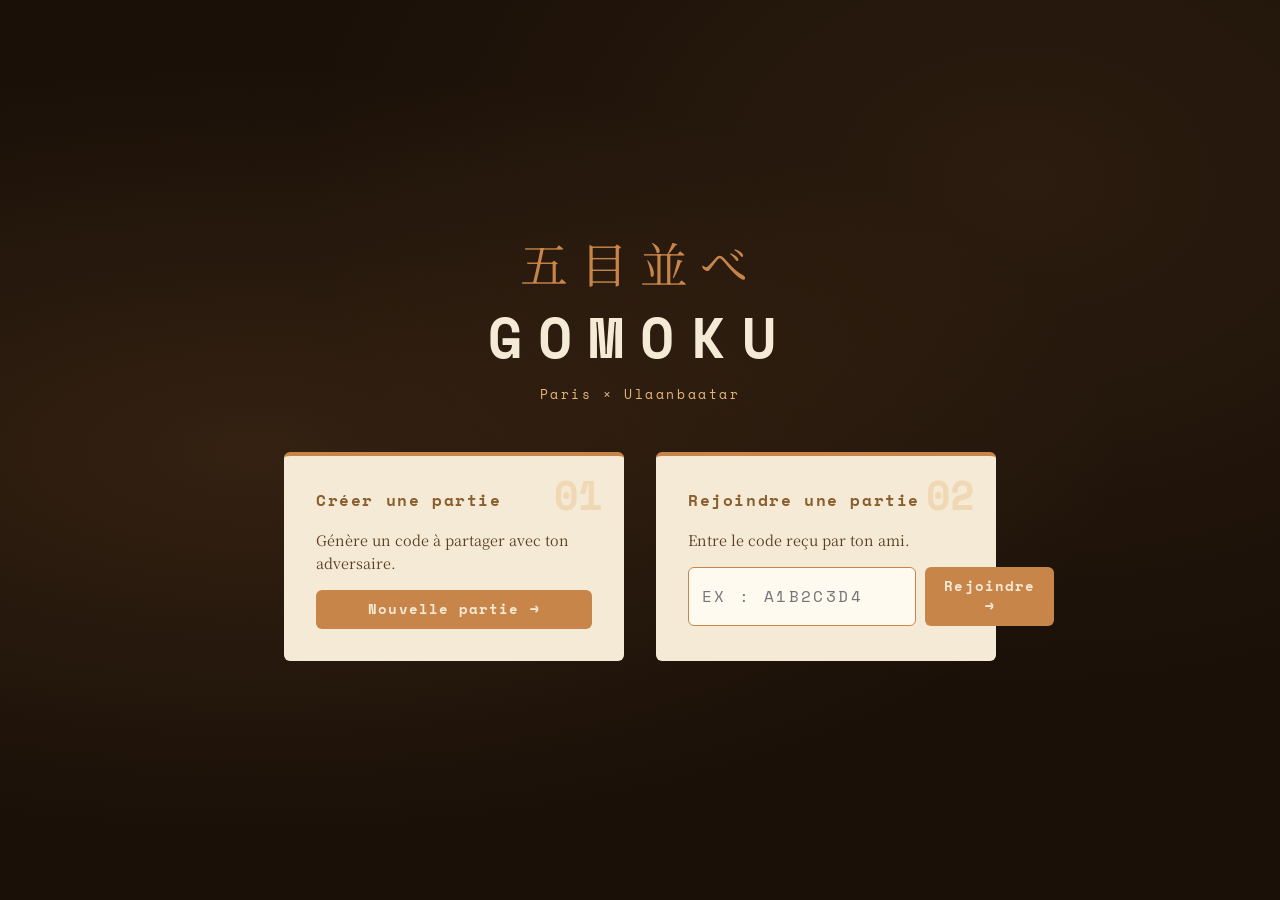
==== templates/index.html @ 2db7f158 "first commit" ====
<!DOCTYPE html>
<html lang="fr">
<head>
  <meta charset="UTF-8">
  <meta name="viewport" content="width=device-width, initial-scale=1.0">
  <title>Gomoku</title>
  <link rel="preconnect" href="https://fonts.googleapis.com">
  <link href="https://fonts.googleapis.com/css2?family=Noto+Serif+JP:wght@400;700&family=Space+Mono:wght@400;700&display=swap" rel="stylesheet">
  <link rel="stylesheet" href="/static/css/style.css">
</head>
<body>
  <div class="home-wrapper">
    <header class="home-header">
      <div class="logo-kanji">五目並べ</div>
      <h1>GOMOKU</h1>
      <p class="subtitle">Paris × Ulaanbaatar</p>
    </header>

    <div class="home-cards">
      <!-- Create game -->
      <div class="card">
        <div class="card-number">01</div>
        <h2>Créer une partie</h2>
        <p>Génère un code à partager avec ton adversaire.</p>
        <button id="btn-create" class="btn btn-primary">Nouvelle partie →</button>
        <div id="create-result" class="code-display hidden">
          <span class="label">Code à partager</span>
          <span id="game-code" class="code"></span>
          <button id="btn-copy" class="btn btn-ghost">Copier</button>
          <div class="waiting-msg">⏳ En attente de l'adversaire…</div>
        </div>
      </div>

      <!-- Join game -->
      <div class="card">
        <div class="card-number">02</div>
        <h2>Rejoindre une partie</h2>
        <p>Entre le code reçu par ton ami.</p>
        <div class="input-row">
          <input id="join-code" type="text" maxlength="8" placeholder="ex : A1B2C3D4" class="code-input" autocomplete="off">
          <button id="btn-join" class="btn btn-primary">Rejoindre →</button>
        </div>
        <div id="join-error" class="error-msg hidden"></div>
      </div>
    </div>
  </div>

  <script>
    let myPlayerId = null;
    let myGameId   = null;
    let es         = null;

    // ── Create ────────────────────────────────────────────────────────────────
    document.getElementById("btn-create").addEventListener("click", async () => {
      const res  = await fetch("/create", { method: "POST" });
      const data = await res.json();
      myPlayerId = data.player_id;
      myGameId   = data.game_id;

      document.getElementById("game-code").textContent = data.game_id;
      document.getElementById("create-result").classList.remove("hidden");
      document.getElementById("btn-create").disabled = true;

      // Listen for opponent joining
      es = new EventSource(`/stream/${myGameId}?player_id=${myPlayerId}`);
      es.addEventListener("player_joined", () => {
        es.close();
        window.location.href = `/game/${myGameId}?player_id=${myPlayerId}`;
      });
    });

    // ── Copy code ─────────────────────────────────────────────────────────────
    document.getElementById("btn-copy").addEventListener("click", () => {
      navigator.clipboard.writeText(document.getElementById("game-code").textContent);
      document.getElementById("btn-copy").textContent = "Copié ✓";
    });

    // ── Join ──────────────────────────────────────────────────────────────────
    document.getElementById("btn-join").addEventListener("click", async () => {
      const code = document.getElementById("join-code").value.trim().toUpperCase();
      const errEl = document.getElementById("join-error");
      errEl.classList.add("hidden");

      const res  = await fetch("/join", {
        method: "POST",
        headers: { "Content-Type": "application/json" },
        body: JSON.stringify({ game_id: code }),
      });
      const data = await res.json();

      if (!res.ok) {
        errEl.textContent = data.error || "Erreur inconnue";
        errEl.classList.remove("hidden");
        return;
      }

      myPlayerId = data.player_id;
      myGameId   = data.game_id;
      window.location.href = `/game/${myGameId}?player_id=${myPlayerId}`;
    });

    // Allow Enter key in join input
    document.getElementById("join-code").addEventListener("keydown", e => {
      if (e.key === "Enter") document.getElementById("btn-join").click();
    });
  </script>
</body>
</html>
---- static/css/style.css ----
/* ── Reset & Base ────────────────────────────────────────────────────────── */
*, *::before, *::after { box-sizing: border-box; margin: 0; padding: 0; }

:root {
  --wood:       #c8854a;
  --wood-dark:  #8b5e2e;
  --wood-light: #e8b87a;
  --ink:        #1a1008;
  --paper:      #f5ead6;
  --paper-dark: #e8d5b0;
  --stone-b:    #1a1008;
  --stone-w:    #f0ece0;
  --accent:     #c0392b;
  --grid:       rgba(60,30,5,0.55);
  --sidebar-w:  220px;
  --radius:     6px;
  --mono: 'Space Mono', monospace;
  --serif: 'Noto Serif JP', serif;
}

body {
  font-family: var(--serif);
  background: var(--ink);
  color: var(--ink);
  min-height: 100vh;
  overflow: hidden;
}

/* ── Home ───────────────────────────────────────────────────────────────── */
.home-wrapper {
  min-height: 100vh;
  display: flex;
  flex-direction: column;
  align-items: center;
  justify-content: center;
  padding: 2rem;
  background:
    radial-gradient(ellipse at 20% 50%, rgba(200,133,74,0.15) 0%, transparent 60%),
    radial-gradient(ellipse at 80% 20%, rgba(200,133,74,0.1) 0%, transparent 50%),
    var(--ink);
  overflow: auto;
}

.home-header {
  text-align: center;
  margin-bottom: 3rem;
}

.logo-kanji {
  font-family: var(--serif);
  font-size: 3rem;
  color: var(--wood);
  letter-spacing: .25em;
  line-height: 1;
  margin-bottom: .5rem;
}
.logo-kanji.small { font-size: 1.4rem; margin-bottom: 0; }

.home-header h1 {
  font-family: var(--mono);
  font-size: 3.5rem;
  font-weight: 700;
  color: var(--paper);
  letter-spacing: .3em;
}

.subtitle {
  font-family: var(--mono);
  font-size: .8rem;
  color: var(--wood-light);
  letter-spacing: .2em;
  margin-top: .4rem;
}

.home-cards {
  display: flex;
  gap: 2rem;
  flex-wrap: wrap;
  justify-content: center;
  max-width: 780px;
  width: 100%;
}

.card {
  background: var(--paper);
  border-radius: var(--radius);
  padding: 2rem;
  width: 340px;
  border-top: 4px solid var(--wood);
  display: flex;
  flex-direction: column;
  gap: 1rem;
  position: relative;
}

.card-number {
  font-family: var(--mono);
  font-size: 2.5rem;
  font-weight: 700;
  color: var(--wood-light);
  line-height: 1;
  position: absolute;
  top: 1.2rem;
  right: 1.4rem;
  opacity: .35;
}

.card h2 {
  font-family: var(--mono);
  font-size: 1rem;
  font-weight: 700;
  color: var(--wood-dark);
  letter-spacing: .1em;
}

.card p {
  font-size: .9rem;
  color: #5a3e22;
  line-height: 1.6;
}

/* ── Buttons ─────────────────────────────────────────────────────────────── */
.btn {
  font-family: var(--mono);
  font-size: .85rem;
  font-weight: 700;
  padding: .6rem 1.2rem;
  border: none;
  border-radius: var(--radius);
  cursor: pointer;
  letter-spacing: .08em;
  transition: opacity .15s, transform .1s;
}
.btn:hover  { opacity: .88; }
.btn:active { transform: scale(.97); }
.btn:disabled { opacity: .4; cursor: not-allowed; }

.btn-primary { background: var(--wood); color: var(--paper); }
.btn-ghost   { background: transparent; color: var(--wood-dark); border: 1.5px solid var(--wood); }
.btn-danger  { background: var(--accent); color: #fff; }

/* ── Inputs ──────────────────────────────────────────────────────────────── */
.input-row { display: flex; gap: .6rem; }

.code-input {
  flex: 1;
  font-family: var(--mono);
  font-size: 1rem;
  padding: .55rem .8rem;
  border: 1.5px solid var(--wood);
  border-radius: var(--radius);
  background: #fffaf0;
  color: var(--ink);
  text-transform: uppercase;
  letter-spacing: .15em;
  outline: none;
}
.code-input:focus { border-color: var(--wood-dark); }

/* ── Code display ────────────────────────────────────────────────────────── */
.code-display {
  background: var(--paper-dark);
  border-radius: var(--radius);
  padding: 1rem;
  display: flex;
  flex-direction: column;
  gap: .5rem;
}
.code-display.hidden { display: none; }

.label { font-size: .72rem; color: var(--wood-dark); letter-spacing: .1em; text-transform: uppercase; }

.code {
  font-family: var(--mono);
  font-size: 1.6rem;
  font-weight: 700;
  letter-spacing: .3em;
  color: var(--ink);
}

.waiting-msg {
  font-size: .8rem;
  color: var(--wood-dark);
  font-style: italic;
}

.error-msg { color: var(--accent); font-size: .85rem; }
.error-msg.hidden { display: none; }

.hidden { display: none !important; }

/* ── Game layout ─────────────────────────────────────────────────────────── */
.game-layout {
  display: flex;
  height: 100vh;
  overflow: hidden;
}

/* ── Sidebar ─────────────────────────────────────────────────────────────── */
.sidebar {
  width: var(--sidebar-w);
  background: var(--ink);
  border-right: 1px solid rgba(200,133,74,.25);
  padding: 1.4rem 1rem;
  display: flex;
  flex-direction: column;
  gap: 1rem;
  overflow-y: auto;
  flex-shrink: 0;
}

.game-title {
  font-family: var(--mono);
  font-size: 1.3rem;
  font-weight: 700;
  color: var(--paper);
  letter-spacing: .25em;
}

.game-code-label {
  font-size: .72rem;
  color: var(--wood-light);
  letter-spacing: .05em;
}
.mono { font-family: var(--mono); }

.player-info {
  display: flex;
  align-items: center;
  gap: .7rem;
  background: rgba(255,255,255,.04);
  border-radius: var(--radius);
  padding: .6rem .8rem;
}

.stone-icon {
  width: 22px; height: 22px;
  border-radius: 50%;
  background: var(--stone-b);
  border: 1.5px solid rgba(255,255,255,.15);
  flex-shrink: 0;
}
.stone-icon.white-stone { background: var(--stone-w); }

.player-label { font-size: .7rem; color: var(--wood-light); letter-spacing: .08em; }

.status-box {
  background: rgba(200,133,74,.12);
  border: 1px solid rgba(200,133,74,.3);
  border-radius: var(--radius);
  padding: .7rem .9rem;
  font-size: .8rem;
  color: var(--wood-light);
  line-height: 1.5;
  font-family: var(--mono);
}

.moves-title {
  font-size: .7rem;
  text-transform: uppercase;
  letter-spacing: .12em;
  color: var(--wood);
  border-bottom: 1px solid rgba(200,133,74,.25);
  padding-bottom: .3rem;
}

.moves-list {
  list-style: none;
  padding: 0;
  display: flex;
  flex-direction: column;
  gap: .15rem;
  overflow-y: auto;
  max-height: 200px;
  flex-grow: 1;
}

.moves-list li {
  font-family: var(--mono);
  font-size: .72rem;
  color: rgba(245,234,214,.55);
  padding: .15rem 0;
  border-bottom: 1px solid rgba(255,255,255,.04);
}

/* ── Board area ──────────────────────────────────────────────────────────── */
.board-area {
  flex: 1;
  display: flex;
  align-items: center;
  justify-content: center;
  background:
    radial-gradient(ellipse at center, rgba(200,133,74,.08) 0%, transparent 70%),
    var(--ink);
  position: relative;
}

#board-canvas {
  cursor: crosshair;
  border-radius: 4px;
  box-shadow: 0 0 60px rgba(200,133,74,.2), 0 0 120px rgba(0,0,0,.8);
}

/* ── End-game overlay ────────────────────────────────────────────────────── */
.overlay {
  position: absolute;
  inset: 0;
  background: rgba(10,5,2,.82);
  display: flex;
  align-items: center;
  justify-content: center;
  backdrop-filter: blur(4px);
}
.overlay.hidden { display: none; }

.overlay-content {
  background: var(--paper);
  border-radius: var(--radius);
  padding: 2.5rem 3rem;
  text-align: center;
  display: flex;
  flex-direction: column;
  gap: 1.2rem;
  border-top: 4px solid var(--wood);
}

#overlay-title {
  font-family: var(--mono);
  font-size: 1.5rem;
  font-weight: 700;
  color: var(--ink);
  letter-spacing: .1em;
}

/* ── Responsive (mobile fallback) ───────────────────────────────────────── */
@media (max-width: 640px) {
  .game-layout { flex-direction: column; }
  .sidebar {
    width: 100%;
    height: auto;
    flex-direction: row;
    flex-wrap: wrap;
    border-right: none;
    border-bottom: 1px solid rgba(200,133,74,.25);
    padding: .8rem;
  }
  .game-title, .logo-kanji.small, .moves-title, .moves-list { display: none; }
  .board-area { flex: 1; }
}
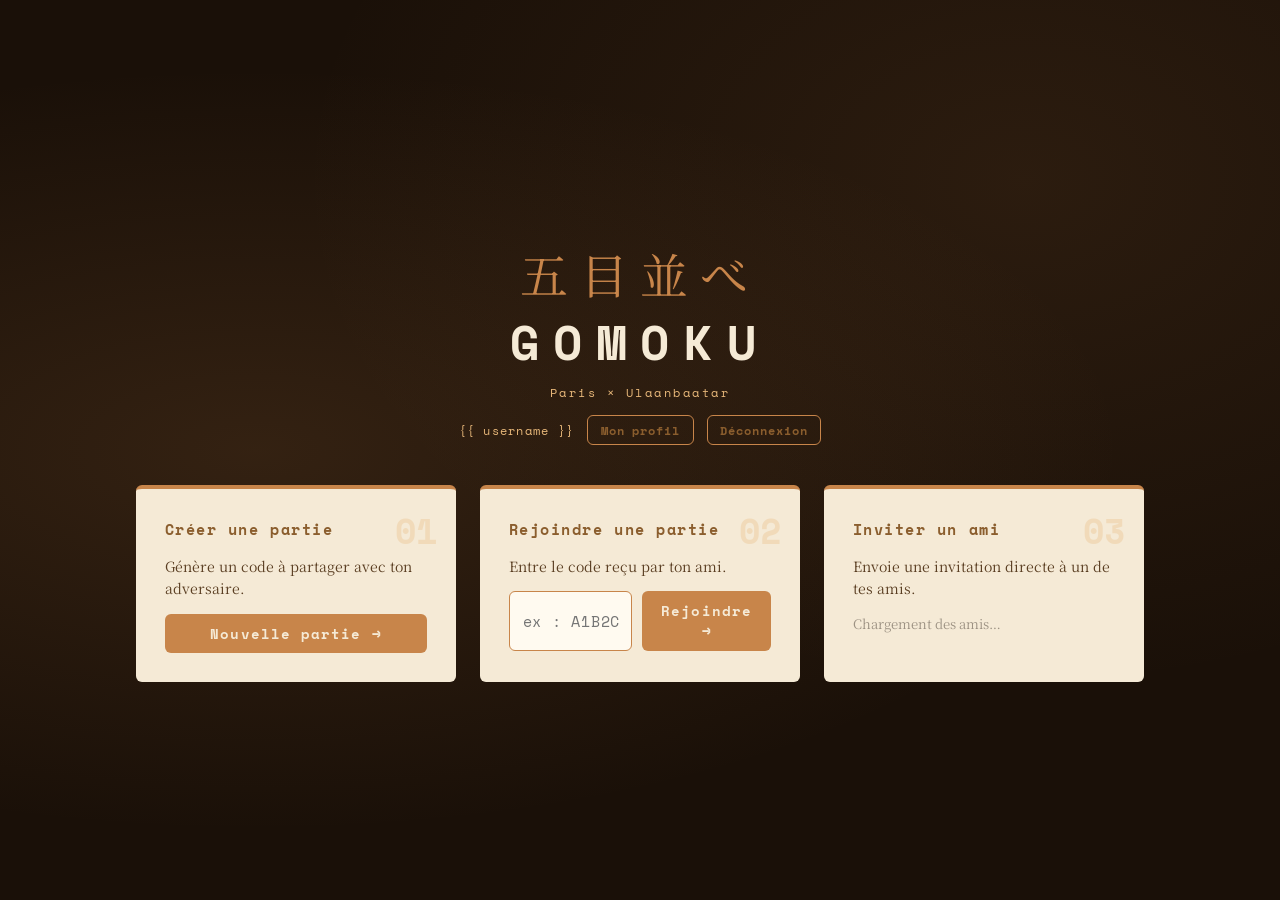
==== commit fc9d97e4: "v2: auth, profils, amis, invitations, rejouer" ====
--- a/templates/index.html
+++ b/templates/index.html
@@ -9,14 +9,30 @@
   <link rel="stylesheet" href="/static/css/style.css">
 </head>
 <body>
+
+  <!-- Invitation banner (hidden by default) -->
+  <div id="invite-banner" class="invite-banner hidden">
+    <span id="invite-text"></span>
+    <div class="invite-actions">
+      <button class="btn btn-primary btn-sm" onclick="respondInvite(true)">Accepter</button>
+      <button class="btn btn-ghost btn-sm" onclick="respondInvite(false)">Refuser</button>
+    </div>
+  </div>
+
   <div class="home-wrapper">
     <header class="home-header">
       <div class="logo-kanji">五目並べ</div>
       <h1>GOMOKU</h1>
       <p class="subtitle">Paris × Ulaanbaatar</p>
+      <div class="header-nav">
+        <span class="nav-username">{{ username }}</span>
+        <a href="/profile" class="btn btn-ghost btn-sm">Mon profil</a>
+        <button class="btn btn-ghost btn-sm" onclick="doLogout()">Déconnexion</button>
+      </div>
     </header>
 
     <div class="home-cards">
+
       <!-- Create game -->
       <div class="card">
         <div class="card-number">01</div>
@@ -37,18 +53,38 @@
         <h2>Rejoindre une partie</h2>
         <p>Entre le code reçu par ton ami.</p>
         <div class="input-row">
-          <input id="join-code" type="text" maxlength="8" placeholder="ex : A1B2C3D4" class="code-input" autocomplete="off">
+          <input id="join-code" type="text" maxlength="8" placeholder="ex : A1B2C3D4"
+                 class="code-input" autocomplete="off">
           <button id="btn-join" class="btn btn-primary">Rejoindre →</button>
         </div>
         <div id="join-error" class="error-msg hidden"></div>
       </div>
+
+      <!-- Invite a friend -->
+      <div class="card" id="card-invite">
+        <div class="card-number">03</div>
+        <h2>Inviter un ami</h2>
+        <p>Envoie une invitation directe à un de tes amis.</p>
+        <div id="friends-list-invite">
+          <div class="loading-msg">Chargement des amis…</div>
+        </div>
+      </div>
+
     </div>
   </div>
 
   <script>
-    let myPlayerId = null;
-    let myGameId   = null;
-    let es         = null;
+    let myPlayerId    = null;
+    let myGameId      = null;
+    let pollInterval  = null;
+    let invPollInterval = null;
+    let pendingInvId  = null;
+
+    // ── Logout ────────────────────────────────────────────────────────────────
+    async function doLogout() {
+      await fetch("/logout", { method: "POST" });
+      window.location.href = "/login";
+    }
 
     // ── Create ────────────────────────────────────────────────────────────────
     document.getElementById("btn-create").addEventListener("click", async () => {
@@ -61,15 +97,16 @@
       document.getElementById("create-result").classList.remove("hidden");
       document.getElementById("btn-create").disabled = true;
 
-      // Listen for opponent joining
-      es = new EventSource(`/stream/${myGameId}?player_id=${myPlayerId}`);
-      es.addEventListener("player_joined", () => {
-        es.close();
-        window.location.href = `/game/${myGameId}?player_id=${myPlayerId}`;
-      });
-    });
-
-    // ── Copy code ─────────────────────────────────────────────────────────────
+      pollInterval = setInterval(async () => {
+        const r2   = await fetch(`/state/${myGameId}?player_id=${myPlayerId}`);
+        const st   = await r2.json();
+        if (st.opponent_joined) {
+          clearInterval(pollInterval);
+          window.location.href = `/game/${myGameId}?player_id=${myPlayerId}`;
+        }
+      }, 2000);
+    });
+
     document.getElementById("btn-copy").addEventListener("click", () => {
       navigator.clipboard.writeText(document.getElementById("game-code").textContent);
       document.getElementById("btn-copy").textContent = "Copié ✓";
@@ -87,22 +124,108 @@
         body: JSON.stringify({ game_id: code }),
       });
       const data = await res.json();
-
-      if (!res.ok) {
-        errEl.textContent = data.error || "Erreur inconnue";
-        errEl.classList.remove("hidden");
+      if (!res.ok) { errEl.textContent = data.error; errEl.classList.remove("hidden"); return; }
+      window.location.href = `/game/${data.game_id}?player_id=${data.player_id}`;
+    });
+
+    document.getElementById("join-code").addEventListener("keydown", e => {
+      if (e.key === "Enter") document.getElementById("btn-join").click();
+    });
+
+    // ── Friends invite card ───────────────────────────────────────────────────
+    async function loadFriends() {
+      const res     = await fetch("/friends/list");
+      const friends = await res.json();
+      const el      = document.getElementById("friends-list-invite");
+
+      if (!friends.length) {
+        el.innerHTML = '<p class="empty-msg">Aucun ami pour l\'instant.<br><a href="/profile">Ajouter des amis →</a></p>';
         return;
       }
 
+      el.innerHTML = friends.map(f =>
+        `<div class="friend-row">
+          <span class="friend-name">${f.username}</span>
+          <button class="btn btn-primary btn-sm" onclick="inviteFriend('${f.id}', '${f.username}')">
+            Inviter
+          </button>
+        </div>`
+      ).join("");
+    }
+
+    async function inviteFriend(userId, username) {
+      const res  = await fetch("/invite", {
+        method: "POST",
+        headers: { "Content-Type": "application/json" },
+        body: JSON.stringify({ user_id: userId }),
+      });
+      const data = await res.json();
+      if (!res.ok) { alert(data.error); return; }
+
       myPlayerId = data.player_id;
       myGameId   = data.game_id;
-      window.location.href = `/game/${myGameId}?player_id=${myPlayerId}`;
-    });
-
-    // Allow Enter key in join input
-    document.getElementById("join-code").addEventListener("keydown", e => {
-      if (e.key === "Enter") document.getElementById("btn-join").click();
-    });
+
+      // Update card 03 to show waiting
+      document.getElementById("friends-list-invite").innerHTML =
+        `<div class="code-display">
+          <span class="label">Invitation envoyée à ${username}</span>
+          <span class="code">${data.game_id}</span>
+          <div class="waiting-msg">⏳ En attente de la réponse…</div>
+        </div>`;
+
+      // Also update card 01 display
+      document.getElementById("game-code").textContent = data.game_id;
+      document.getElementById("create-result").classList.remove("hidden");
+      document.getElementById("btn-create").disabled = true;
+
+      pollInterval = setInterval(async () => {
+        const r2 = await fetch(`/state/${myGameId}?player_id=${myPlayerId}`);
+        const st = await r2.json();
+        if (st.opponent_joined) {
+          clearInterval(pollInterval);
+          window.location.href = `/game/${myGameId}?player_id=${myPlayerId}`;
+        }
+      }, 2000);
+    }
+
+    // ── Invitation banner polling ─────────────────────────────────────────────
+    async function pollInvitations() {
+      try {
+        const res  = await fetch("/invitations/pending");
+        const data = await res.json();
+        if (data.length > 0) {
+          const inv = data[0];
+          pendingInvId = inv.id;
+          document.getElementById("invite-text").textContent =
+            `🎮 ${inv.from_username} vous invite à jouer !`;
+          document.getElementById("invite-banner").classList.remove("hidden");
+        } else {
+          document.getElementById("invite-banner").classList.add("hidden");
+          pendingInvId = null;
+        }
+      } catch(e) {}
+    }
+
+    async function respondInvite(accept) {
+      if (!pendingInvId) return;
+      const res  = await fetch("/invitations/respond", {
+        method: "POST",
+        headers: { "Content-Type": "application/json" },
+        body: JSON.stringify({ invitation_id: pendingInvId, accept }),
+      });
+      const data = await res.json();
+      document.getElementById("invite-banner").classList.add("hidden");
+
+      if (accept && res.ok) {
+        clearInterval(invPollInterval);
+        window.location.href = `/game/${data.game_id}?player_id=${data.player_id}`;
+      }
+    }
+
+    // ── Init ──────────────────────────────────────────────────────────────────
+    loadFriends();
+    pollInvitations();
+    invPollInterval = setInterval(pollInvitations, 3000);
   </script>
 </body>
 </html>
--- a/static/css/style.css
+++ b/static/css/style.css
@@ -11,10 +11,10 @@
   --stone-b:    #1a1008;
   --stone-w:    #f0ece0;
   --accent:     #c0392b;
-  --grid:       rgba(60,30,5,0.55);
-  --sidebar-w:  220px;
+  --green:      #27ae60;
+  --sidebar-w:  230px;
   --radius:     6px;
-  --mono: 'Space Mono', monospace;
+  --mono:  'Space Mono', monospace;
   --serif: 'Noto Serif JP', serif;
 }
 
@@ -23,29 +23,9 @@
   background: var(--ink);
   color: var(--ink);
   min-height: 100vh;
-  overflow: hidden;
-}
-
-/* ── Home ───────────────────────────────────────────────────────────────── */
-.home-wrapper {
-  min-height: 100vh;
-  display: flex;
-  flex-direction: column;
-  align-items: center;
-  justify-content: center;
-  padding: 2rem;
-  background:
-    radial-gradient(ellipse at 20% 50%, rgba(200,133,74,0.15) 0%, transparent 60%),
-    radial-gradient(ellipse at 80% 20%, rgba(200,133,74,0.1) 0%, transparent 50%),
-    var(--ink);
-  overflow: auto;
-}
-
-.home-header {
-  text-align: center;
-  margin-bottom: 3rem;
-}
-
+}
+
+/* ── Shared ──────────────────────────────────────────────────────────────── */
 .logo-kanji {
   font-family: var(--serif);
   font-size: 3rem;
@@ -56,138 +36,412 @@
 }
 .logo-kanji.small { font-size: 1.4rem; margin-bottom: 0; }
 
-.home-header h1 {
-  font-family: var(--mono);
-  font-size: 3.5rem;
-  font-weight: 700;
-  color: var(--paper);
+.mono { font-family: var(--mono); }
+.hidden { display: none !important; }
+
+.error-msg { color: var(--accent); font-size: .85rem; }
+.error-msg.hidden { display: none; }
+
+.empty-msg {
+  font-size: .82rem;
+  color: rgba(26,16,8,.5);
+  font-style: italic;
+  line-height: 1.6;
+}
+.empty-msg a { color: var(--wood-dark); }
+
+.loading-msg { font-size: .82rem; color: rgba(26,16,8,.4); }
+
+/* ── Buttons ─────────────────────────────────────────────────────────────── */
+.btn {
+  font-family: var(--mono);
+  font-size: .85rem;
+  font-weight: 700;
+  padding: .6rem 1.2rem;
+  border: none;
+  border-radius: var(--radius);
+  cursor: pointer;
+  letter-spacing: .08em;
+  transition: opacity .15s, transform .1s;
+  text-decoration: none;
+  display: inline-block;
+}
+.btn:hover  { opacity: .88; }
+.btn:active { transform: scale(.97); }
+.btn:disabled { opacity: .4; cursor: not-allowed; }
+.btn-sm { font-size: .72rem; padding: .35rem .8rem; }
+
+.btn-primary { background: var(--wood); color: var(--paper); }
+.btn-ghost   { background: transparent; color: var(--wood-dark); border: 1.5px solid var(--wood); }
+.btn-danger  { background: var(--accent); color: #fff; }
+
+/* ── Inputs ──────────────────────────────────────────────────────────────── */
+.input-row { display: flex; gap: .6rem; }
+
+.code-input {
+  font-family: var(--mono);
+  font-size: .95rem;
+  padding: .55rem .8rem;
+  border: 1.5px solid var(--wood);
+  border-radius: var(--radius);
+  background: #fffaf0;
+  color: var(--ink);
+  letter-spacing: .05em;
+  outline: none;
+  width: 100%;
+}
+.code-input:focus { border-color: var(--wood-dark); }
+
+.field { display: flex; flex-direction: column; gap: .35rem; }
+.field label { font-size: .72rem; color: var(--wood-dark); letter-spacing: .08em; text-transform: uppercase; }
+
+/* ── Code display ────────────────────────────────────────────────────────── */
+.code-display {
+  background: var(--paper-dark);
+  border-radius: var(--radius);
+  padding: 1rem;
+  display: flex;
+  flex-direction: column;
+  gap: .5rem;
+}
+.code-display.hidden { display: none; }
+
+.label { font-size: .72rem; color: var(--wood-dark); letter-spacing: .1em; text-transform: uppercase; }
+
+.code {
+  font-family: var(--mono);
+  font-size: 1.5rem;
+  font-weight: 700;
   letter-spacing: .3em;
-}
-
+  color: var(--ink);
+}
+
+.waiting-msg { font-size: .8rem; color: var(--wood-dark); font-style: italic; }
+
+/* ── Auth page ───────────────────────────────────────────────────────────── */
+.auth-wrapper {
+  min-height: 100vh;
+  display: flex;
+  flex-direction: column;
+  align-items: center;
+  justify-content: center;
+  padding: 2rem;
+  background:
+    radial-gradient(ellipse at 20% 50%, rgba(200,133,74,0.15) 0%, transparent 60%),
+    var(--ink);
+  overflow: auto;
+}
+
+.auth-header { text-align: center; margin-bottom: 2rem; }
+.auth-header h1 {
+  font-family: var(--mono);
+  font-size: 2.8rem;
+  font-weight: 700;
+  color: var(--paper);
+  letter-spacing: .3em;
+}
 .subtitle {
   font-family: var(--mono);
-  font-size: .8rem;
+  font-size: .78rem;
   color: var(--wood-light);
   letter-spacing: .2em;
   margin-top: .4rem;
 }
 
+.auth-card {
+  background: var(--paper);
+  border-radius: var(--radius);
+  width: 100%;
+  max-width: 380px;
+  border-top: 4px solid var(--wood);
+  overflow: hidden;
+}
+
+.auth-tabs {
+  display: flex;
+  border-bottom: 1px solid var(--paper-dark);
+}
+.auth-tab {
+  flex: 1;
+  font-family: var(--mono);
+  font-size: .82rem;
+  font-weight: 700;
+  padding: .9rem;
+  border: none;
+  background: var(--paper-dark);
+  color: var(--wood-dark);
+  cursor: pointer;
+  letter-spacing: .08em;
+  transition: background .15s;
+}
+.auth-tab.active { background: var(--paper); color: var(--ink); }
+
+.auth-form {
+  padding: 1.6rem;
+  display: flex;
+  flex-direction: column;
+  gap: 1rem;
+}
+
+/* ── Home page ───────────────────────────────────────────────────────────── */
+.home-wrapper {
+  min-height: 100vh;
+  display: flex;
+  flex-direction: column;
+  align-items: center;
+  justify-content: center;
+  padding: 2rem;
+  padding-top: 4rem; /* space for potential banner */
+  background:
+    radial-gradient(ellipse at 20% 50%, rgba(200,133,74,0.15) 0%, transparent 60%),
+    radial-gradient(ellipse at 80% 20%, rgba(200,133,74,0.1) 0%, transparent 50%),
+    var(--ink);
+  overflow: auto;
+}
+
+.home-header { text-align: center; margin-bottom: 2.5rem; }
+.home-header h1 {
+  font-family: var(--mono);
+  font-size: 3rem;
+  font-weight: 700;
+  color: var(--paper);
+  letter-spacing: .3em;
+}
+
+.header-nav {
+  display: flex;
+  align-items: center;
+  justify-content: center;
+  gap: .8rem;
+  margin-top: .8rem;
+  flex-wrap: wrap;
+}
+.nav-username {
+  font-family: var(--mono);
+  font-size: .78rem;
+  color: var(--wood-light);
+  letter-spacing: .1em;
+}
+
 .home-cards {
   display: flex;
-  gap: 2rem;
+  gap: 1.5rem;
   flex-wrap: wrap;
   justify-content: center;
-  max-width: 780px;
+  max-width: 1100px;
   width: 100%;
 }
 
 .card {
   background: var(--paper);
   border-radius: var(--radius);
-  padding: 2rem;
-  width: 340px;
+  padding: 1.8rem;
+  width: 320px;
   border-top: 4px solid var(--wood);
   display: flex;
   flex-direction: column;
-  gap: 1rem;
+  gap: .9rem;
   position: relative;
 }
 
 .card-number {
   font-family: var(--mono);
-  font-size: 2.5rem;
+  font-size: 2.2rem;
   font-weight: 700;
   color: var(--wood-light);
-  line-height: 1;
   position: absolute;
-  top: 1.2rem;
-  right: 1.4rem;
-  opacity: .35;
+  top: 1rem;
+  right: 1.2rem;
+  opacity: .3;
 }
 
 .card h2 {
   font-family: var(--mono);
-  font-size: 1rem;
+  font-size: .95rem;
   font-weight: 700;
   color: var(--wood-dark);
   letter-spacing: .1em;
 }
 
-.card p {
-  font-size: .9rem;
-  color: #5a3e22;
-  line-height: 1.6;
-}
-
-/* ── Buttons ─────────────────────────────────────────────────────────────── */
-.btn {
-  font-family: var(--mono);
-  font-size: .85rem;
-  font-weight: 700;
-  padding: .6rem 1.2rem;
-  border: none;
-  border-radius: var(--radius);
+.card p { font-size: .88rem; color: #5a3e22; line-height: 1.6; }
+
+/* ── Invitation banner ───────────────────────────────────────────────────── */
+.invite-banner {
+  position: fixed;
+  top: 0; left: 0; right: 0;
+  z-index: 100;
+  background: var(--wood);
+  color: var(--paper);
+  padding: .9rem 1.5rem;
+  display: flex;
+  align-items: center;
+  justify-content: space-between;
+  gap: 1rem;
+  font-family: var(--mono);
+  font-size: .88rem;
+  box-shadow: 0 2px 12px rgba(0,0,0,.4);
+  flex-wrap: wrap;
+}
+.invite-actions { display: flex; gap: .5rem; }
+
+/* ── Profile page ────────────────────────────────────────────────────────── */
+.profile-wrapper {
+  min-height: 100vh;
+  background: var(--ink);
+  display: flex;
+  flex-direction: column;
+}
+
+.profile-nav {
+  display: flex;
+  align-items: center;
+  justify-content: space-between;
+  padding: .9rem 2rem;
+  border-bottom: 1px solid rgba(200,133,74,.2);
+  background: var(--ink);
+  flex-shrink: 0;
+}
+
+.nav-logo {
+  display: flex;
+  align-items: center;
+  gap: .6rem;
+  text-decoration: none;
+}
+.nav-title {
+  font-family: var(--mono);
+  font-size: 1.1rem;
+  font-weight: 700;
+  color: var(--paper);
+  letter-spacing: .2em;
+}
+.nav-right { display: flex; align-items: center; gap: .8rem; }
+.nav-username {
+  font-family: var(--mono);
+  font-size: .78rem;
+  color: var(--wood-light);
+  letter-spacing: .1em;
+}
+
+.profile-content {
+  display: flex;
+  flex: 1;
+  gap: 0;
+  overflow: hidden;
+}
+
+.profile-sidebar {
+  width: 300px;
+  border-right: 1px solid rgba(200,133,74,.2);
+  padding: 1.5rem;
+  overflow-y: auto;
+  flex-shrink: 0;
+  background: rgba(255,255,255,.02);
+}
+
+.profile-main {
+  flex: 1;
+  padding: 1.5rem 2rem;
+  overflow-y: auto;
+}
+
+.profile-section h2 {
+  font-family: var(--mono);
+  font-size: .95rem;
+  font-weight: 700;
+  color: var(--paper);
+  letter-spacing: .15em;
+  margin-bottom: 1rem;
+  padding-bottom: .5rem;
+  border-bottom: 1px solid rgba(200,133,74,.25);
+}
+
+.section-label {
+  font-size: .68rem;
+  text-transform: uppercase;
+  letter-spacing: .12em;
+  color: var(--wood);
+  margin-bottom: .5rem;
+}
+
+.pending-section {
+  background: rgba(200,133,74,.08);
+  border: 1px solid rgba(200,133,74,.2);
+  border-radius: var(--radius);
+  padding: .8rem;
+  margin-bottom: .5rem;
+}
+
+/* ── Friend rows ─────────────────────────────────────────────────────────── */
+.friend-row {
+  display: flex;
+  align-items: center;
+  justify-content: space-between;
+  padding: .5rem 0;
+  border-bottom: 1px solid rgba(200,133,74,.1);
+  gap: .5rem;
+}
+.friend-name {
+  font-family: var(--mono);
+  font-size: .82rem;
+  color: var(--paper);
+}
+.friend-actions { display: flex; gap: .3rem; }
+
+.badge-pending {
+  font-family: var(--mono);
+  font-size: .68rem;
+  color: var(--wood-light);
+  font-style: italic;
+}
+.badge-win  { color: var(--green);  font-family: var(--mono); font-size: .78rem; font-weight: 700; }
+.badge-loss { color: var(--accent); font-family: var(--mono); font-size: .78rem; font-weight: 700; }
+
+/* ── Search dropdown ─────────────────────────────────────────────────────── */
+.search-row { position: relative; margin-bottom: .8rem; }
+.search-dropdown {
+  position: absolute;
+  top: 100%; left: 0; right: 0;
+  background: var(--paper);
+  border: 1.5px solid var(--wood);
+  border-radius: var(--radius);
+  z-index: 50;
+  box-shadow: 0 4px 16px rgba(0,0,0,.3);
+  overflow: hidden;
+}
+.search-item {
+  padding: .6rem .9rem;
+  font-family: var(--mono);
+  font-size: .82rem;
   cursor: pointer;
-  letter-spacing: .08em;
-  transition: opacity .15s, transform .1s;
-}
-.btn:hover  { opacity: .88; }
-.btn:active { transform: scale(.97); }
-.btn:disabled { opacity: .4; cursor: not-allowed; }
-
-.btn-primary { background: var(--wood); color: var(--paper); }
-.btn-ghost   { background: transparent; color: var(--wood-dark); border: 1.5px solid var(--wood); }
-.btn-danger  { background: var(--accent); color: #fff; }
-
-/* ── Inputs ──────────────────────────────────────────────────────────────── */
-.input-row { display: flex; gap: .6rem; }
-
-.code-input {
-  flex: 1;
-  font-family: var(--mono);
-  font-size: 1rem;
-  padding: .55rem .8rem;
-  border: 1.5px solid var(--wood);
-  border-radius: var(--radius);
-  background: #fffaf0;
   color: var(--ink);
+  border-bottom: 1px solid var(--paper-dark);
+}
+.search-item:hover { background: var(--paper-dark); }
+.search-item:last-child { border-bottom: none; }
+
+/* ── History table ───────────────────────────────────────────────────────── */
+.history-table {
+  width: 100%;
+  border-collapse: collapse;
+  font-size: .82rem;
+}
+.history-table th {
+  font-family: var(--mono);
+  font-size: .68rem;
   text-transform: uppercase;
-  letter-spacing: .15em;
-  outline: none;
-}
-.code-input:focus { border-color: var(--wood-dark); }
-
-/* ── Code display ────────────────────────────────────────────────────────── */
-.code-display {
-  background: var(--paper-dark);
-  border-radius: var(--radius);
-  padding: 1rem;
-  display: flex;
-  flex-direction: column;
-  gap: .5rem;
-}
-.code-display.hidden { display: none; }
-
-.label { font-size: .72rem; color: var(--wood-dark); letter-spacing: .1em; text-transform: uppercase; }
-
-.code {
-  font-family: var(--mono);
-  font-size: 1.6rem;
-  font-weight: 700;
-  letter-spacing: .3em;
-  color: var(--ink);
-}
-
-.waiting-msg {
-  font-size: .8rem;
-  color: var(--wood-dark);
-  font-style: italic;
-}
-
-.error-msg { color: var(--accent); font-size: .85rem; }
-.error-msg.hidden { display: none; }
-
-.hidden { display: none !important; }
+  letter-spacing: .1em;
+  color: var(--wood);
+  padding: .5rem .8rem;
+  text-align: left;
+  border-bottom: 1px solid rgba(200,133,74,.3);
+}
+.history-table td {
+  padding: .6rem .8rem;
+  color: var(--paper);
+  border-bottom: 1px solid rgba(255,255,255,.05);
+}
+.history-table tr:hover td { background: rgba(255,255,255,.03); }
 
 /* ── Game layout ─────────────────────────────────────────────────────────── */
 .game-layout {
@@ -196,7 +450,6 @@
   overflow: hidden;
 }
 
-/* ── Sidebar ─────────────────────────────────────────────────────────────── */
 .sidebar {
   width: var(--sidebar-w);
   background: var(--ink);
@@ -204,25 +457,19 @@
   padding: 1.4rem 1rem;
   display: flex;
   flex-direction: column;
-  gap: 1rem;
+  gap: .9rem;
   overflow-y: auto;
   flex-shrink: 0;
 }
 
 .game-title {
   font-family: var(--mono);
-  font-size: 1.3rem;
+  font-size: 1.2rem;
   font-weight: 700;
   color: var(--paper);
   letter-spacing: .25em;
 }
-
-.game-code-label {
-  font-size: .72rem;
-  color: var(--wood-light);
-  letter-spacing: .05em;
-}
-.mono { font-family: var(--mono); }
+.game-code-label { font-size: .68rem; color: var(--wood-light); letter-spacing: .05em; }
 
 .player-info {
   display: flex;
@@ -232,7 +479,6 @@
   border-radius: var(--radius);
   padding: .6rem .8rem;
 }
-
 .stone-icon {
   width: 22px; height: 22px;
   border-radius: 50%;
@@ -241,45 +487,41 @@
   flex-shrink: 0;
 }
 .stone-icon.white-stone { background: var(--stone-w); }
-
-.player-label { font-size: .7rem; color: var(--wood-light); letter-spacing: .08em; }
+.player-label { font-size: .68rem; color: var(--wood-light); letter-spacing: .08em; }
 
 .status-box {
   background: rgba(200,133,74,.12);
   border: 1px solid rgba(200,133,74,.3);
   border-radius: var(--radius);
   padding: .7rem .9rem;
-  font-size: .8rem;
+  font-size: .78rem;
   color: var(--wood-light);
   line-height: 1.5;
   font-family: var(--mono);
 }
 
 .moves-title {
-  font-size: .7rem;
+  font-size: .68rem;
   text-transform: uppercase;
   letter-spacing: .12em;
   color: var(--wood);
   border-bottom: 1px solid rgba(200,133,74,.25);
   padding-bottom: .3rem;
 }
-
 .moves-list {
   list-style: none;
-  padding: 0;
-  display: flex;
-  flex-direction: column;
-  gap: .15rem;
+  display: flex;
+  flex-direction: column;
+  gap: .12rem;
   overflow-y: auto;
   max-height: 200px;
   flex-grow: 1;
 }
-
 .moves-list li {
   font-family: var(--mono);
-  font-size: .72rem;
-  color: rgba(245,234,214,.55);
-  padding: .15rem 0;
+  font-size: .7rem;
+  color: rgba(245,234,214,.5);
+  padding: .12rem 0;
   border-bottom: 1px solid rgba(255,255,255,.04);
 }
 
@@ -294,17 +536,15 @@
     var(--ink);
   position: relative;
 }
-
 #board-canvas {
   cursor: crosshair;
   border-radius: 4px;
   box-shadow: 0 0 60px rgba(200,133,74,.2), 0 0 120px rgba(0,0,0,.8);
 }
 
-/* ── End-game overlay ────────────────────────────────────────────────────── */
+/* ── End overlay ─────────────────────────────────────────────────────────── */
 .overlay {
-  position: absolute;
-  inset: 0;
+  position: absolute; inset: 0;
   background: rgba(10,5,2,.82);
   display: flex;
   align-items: center;
@@ -312,7 +552,6 @@
   backdrop-filter: blur(4px);
 }
 .overlay.hidden { display: none; }
-
 .overlay-content {
   background: var(--paper);
   border-radius: var(--radius);
@@ -320,30 +559,33 @@
   text-align: center;
   display: flex;
   flex-direction: column;
-  gap: 1.2rem;
+  gap: 1rem;
   border-top: 4px solid var(--wood);
-}
-
+  min-width: 280px;
+}
 #overlay-title {
   font-family: var(--mono);
-  font-size: 1.5rem;
+  font-size: 1.4rem;
   font-weight: 700;
   color: var(--ink);
-  letter-spacing: .1em;
-}
-
-/* ── Responsive (mobile fallback) ───────────────────────────────────────── */
+  letter-spacing: .08em;
+}
+.overlay-buttons { display: flex; gap: .6rem; justify-content: center; flex-wrap: wrap; }
+
+/* ── Responsive ──────────────────────────────────────────────────────────── */
 @media (max-width: 640px) {
   .game-layout { flex-direction: column; }
   .sidebar {
-    width: 100%;
-    height: auto;
-    flex-direction: row;
-    flex-wrap: wrap;
+    width: 100%; height: auto;
+    flex-direction: row; flex-wrap: wrap;
     border-right: none;
     border-bottom: 1px solid rgba(200,133,74,.25);
     padding: .8rem;
   }
   .game-title, .logo-kanji.small, .moves-title, .moves-list { display: none; }
   .board-area { flex: 1; }
-}
+  .profile-content { flex-direction: column; }
+  .profile-sidebar { width: 100%; border-right: none; border-bottom: 1px solid rgba(200,133,74,.2); }
+  .home-cards { flex-direction: column; align-items: center; }
+  .card { width: 100%; max-width: 400px; }
+}
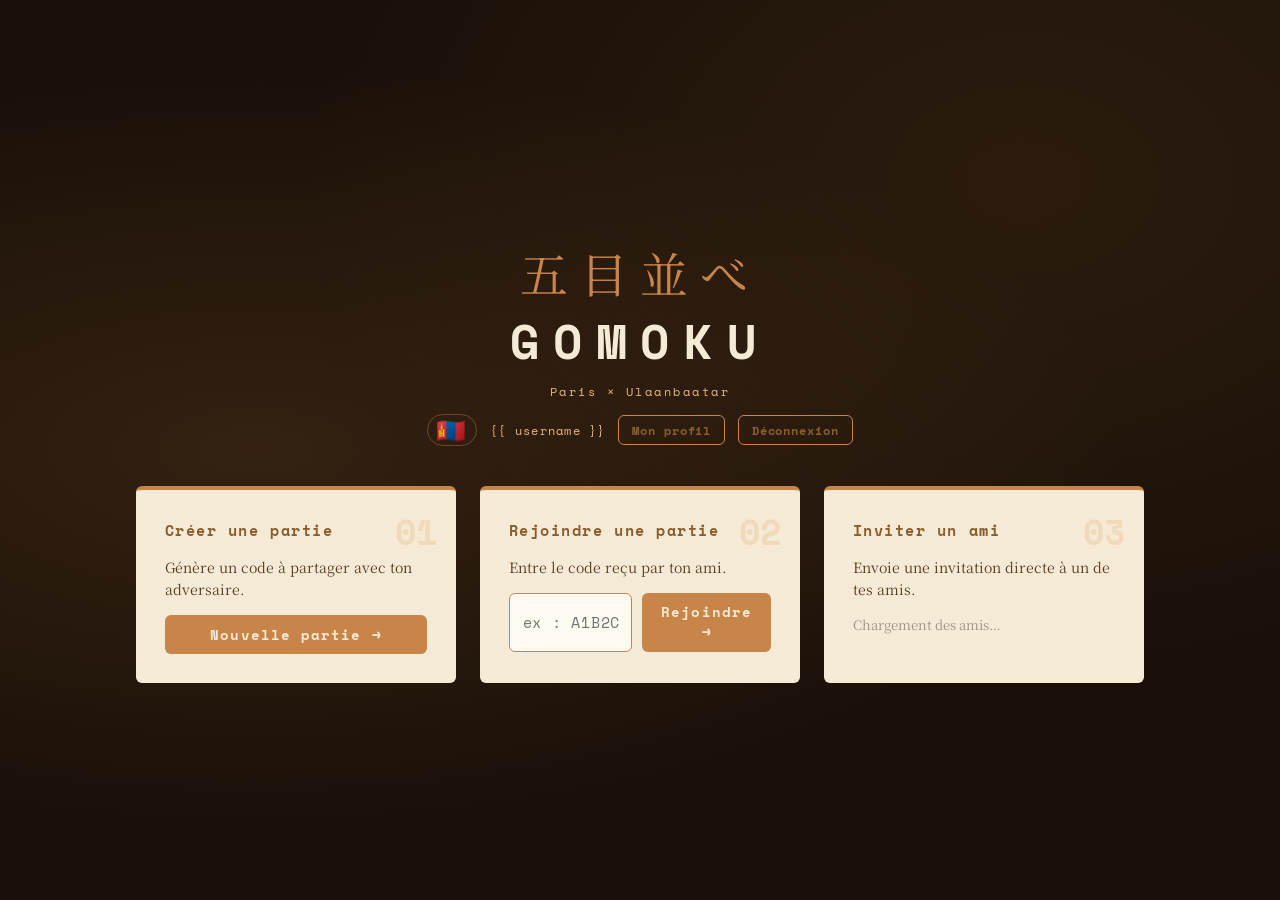
==== commit 414e5055: "mongol lang" ====
--- a/templates/index.html
+++ b/templates/index.html
@@ -10,12 +10,11 @@
 </head>
 <body>
 
-  <!-- Invitation banner (hidden by default) -->
   <div id="invite-banner" class="invite-banner hidden">
     <span id="invite-text"></span>
     <div class="invite-actions">
-      <button class="btn btn-primary btn-sm" onclick="respondInvite(true)">Accepter</button>
-      <button class="btn btn-ghost btn-sm" onclick="respondInvite(false)">Refuser</button>
+      <button class="btn btn-primary btn-sm" data-i18n="accept" onclick="respondInvite(true)">Accepter</button>
+      <button class="btn btn-ghost btn-sm"   data-i18n="refuse" onclick="respondInvite(false)">Refuser</button>
     </div>
   </div>
 
@@ -25,53 +24,56 @@
       <h1>GOMOKU</h1>
       <p class="subtitle">Paris × Ulaanbaatar</p>
       <div class="header-nav">
+        <div class="lang-switcher">
+          <button id="lang-toggle-btn" class="btn btn-ghost" onclick="toggleLang()" style="font-size: 1.5rem; padding: 0.2rem 0.5rem;"></button>
+        </div>
         <span class="nav-username">{{ username }}</span>
-        <a href="/profile" class="btn btn-ghost btn-sm">Mon profil</a>
-        <button class="btn btn-ghost btn-sm" onclick="doLogout()">Déconnexion</button>
+        <a href="/profile" class="btn btn-ghost btn-sm" data-i18n="my_profile">Mon profil</a>
+        <button class="btn btn-ghost btn-sm" data-i18n="logout" onclick="doLogout()">Déconnexion</button>
       </div>
     </header>
 
     <div class="home-cards">
 
-      <!-- Create game -->
       <div class="card">
         <div class="card-number">01</div>
-        <h2>Créer une partie</h2>
-        <p>Génère un code à partager avec ton adversaire.</p>
-        <button id="btn-create" class="btn btn-primary">Nouvelle partie →</button>
+        <h2 data-i18n="create_title">Créer une partie</h2>
+        <p data-i18n="create_desc">Génère un code à partager avec ton adversaire.</p>
+        <button id="btn-create" class="btn btn-primary" data-i18n="create_btn">Nouvelle partie →</button>
         <div id="create-result" class="code-display hidden">
-          <span class="label">Code à partager</span>
+          <span class="label" data-i18n="code_label">Code à partager</span>
           <span id="game-code" class="code"></span>
-          <button id="btn-copy" class="btn btn-ghost">Copier</button>
-          <div class="waiting-msg">⏳ En attente de l'adversaire…</div>
-        </div>
-      </div>
-
-      <!-- Join game -->
+          <button id="btn-copy" class="btn btn-ghost" data-i18n="copy_btn">Copier</button>
+          <div class="waiting-msg" data-i18n="waiting_opp">⏳ En attente de l'adversaire…</div>
+        </div>
+      </div>
+
       <div class="card">
         <div class="card-number">02</div>
-        <h2>Rejoindre une partie</h2>
-        <p>Entre le code reçu par ton ami.</p>
+        <h2 data-i18n="join_title">Rejoindre une partie</h2>
+        <p data-i18n="join_desc">Entre le code reçu par ton ami.</p>
         <div class="input-row">
-          <input id="join-code" type="text" maxlength="8" placeholder="ex : A1B2C3D4"
-                 class="code-input" autocomplete="off">
-          <button id="btn-join" class="btn btn-primary">Rejoindre →</button>
+          <input id="join-code" type="text" maxlength="8"
+                 class="code-input" autocomplete="off"
+                 data-i18n-placeholder="join_placeholder">
+          <button id="btn-join" class="btn btn-primary" data-i18n="join_btn">Rejoindre →</button>
         </div>
         <div id="join-error" class="error-msg hidden"></div>
       </div>
 
-      <!-- Invite a friend -->
-      <div class="card" id="card-invite">
+      <div class="card">
         <div class="card-number">03</div>
-        <h2>Inviter un ami</h2>
-        <p>Envoie une invitation directe à un de tes amis.</p>
+        <h2 data-i18n="invite_title">Inviter un ami</h2>
+        <p data-i18n="invite_desc">Envoie une invitation directe à un de tes amis.</p>
         <div id="friends-list-invite">
-          <div class="loading-msg">Chargement des amis…</div>
+          <div class="loading-msg" data-i18n="loading_friends">Chargement des amis…</div>
         </div>
       </div>
 
     </div>
   </div>
+
+  <script src="/static/js/i18n.js"></script>
 
   <script>
     let myPlayerId    = null;
--- a/static/css/style.css
+++ b/static/css/style.css
@@ -589,3 +589,26 @@
   .home-cards { flex-direction: column; align-items: center; }
   .card { width: 100%; max-width: 400px; }
 }
+
+
+/* ── Lang Switcher (Bouton Drapeau) ──────────────────────────────────────── */
+
+/* Cibler le bouton à l'intérieur du div .lang-switcher */
+.lang-switcher .btn-ghost {
+  /* On écrase le padding par défaut pour le rendre carré/adapté à l'émoji */
+  padding: 0.3rem 0.6rem;
+  font-size: 1.4rem; /* Émoji plus grand */
+  line-height: 1;    /* Évite que le bouton soit trop haut */
+  border-radius: 50px; /* Optionnel : bords plus arrondis pour un aspect 'pastille' */
+  border-color: rgba(200,133,74,0.4); /* Bordure légèrement plus discrète */
+  display: flex;
+  align-items: center;
+  justify-content: center;
+}
+
+/* Effet au survol spécifique pour ce bouton */
+.lang-switcher .btn-ghost:hover {
+  background: rgba(200,133,74,0.1);
+  border-color: var(--wood);
+  transform: scale(1.05); /* Petit effet de grossissement */
+}
